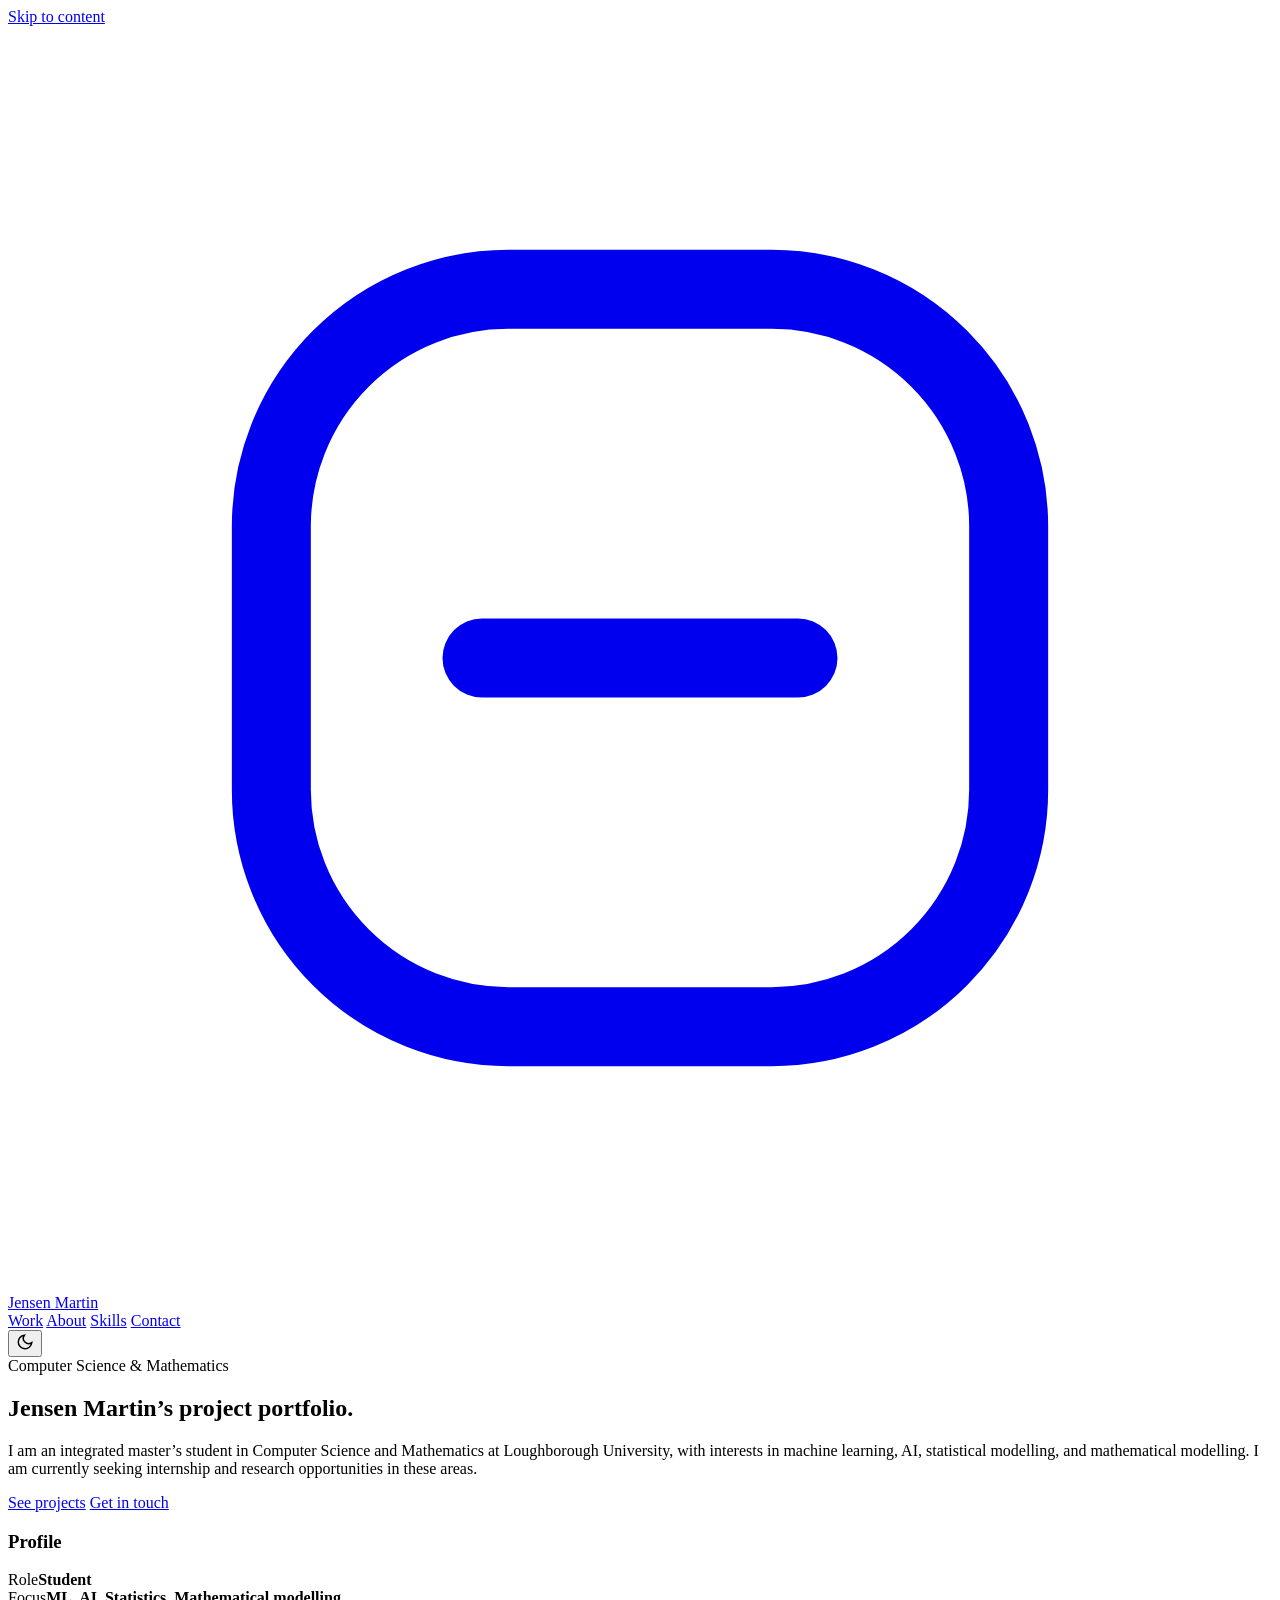
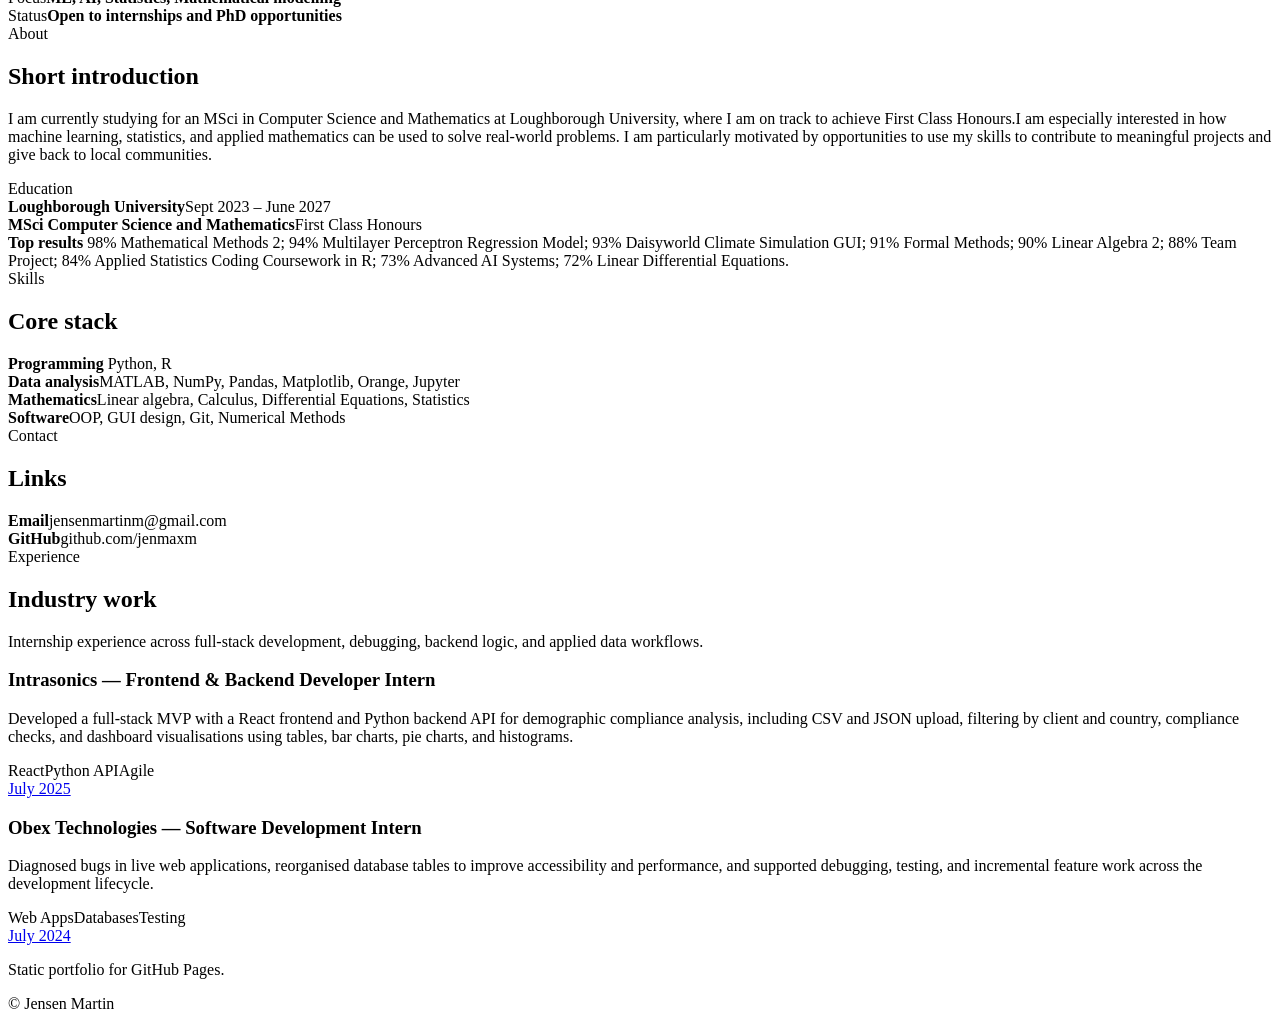
==== index.html @ eaf08a62 "Add files via upload" ====
<!DOCTYPE html>
<html lang="en">
<head>
  <meta charset="UTF-8" />
  <meta name="viewport" content="width=device-width, initial-scale=1.0" />
  <meta name="description" content="Jensen Martin — Computer Science and Mathematics student portfolio." />
  <title>Jensen Martin — Portfolio</title>
  <link rel="preconnect" href="https://api.fontshare.com" />
  <link href="https://api.fontshare.com/v2/css?f[]=general-sans@400,500,600,700&f[]=cabinet-grotesk@500,700,800&display=swap" rel="stylesheet" />
  <link rel="stylesheet" href="./css/style.css" />
</head>
<body>
  <a class="skip-link" href="#main">Skip to content</a>

  <header class="header">
    <div class="wrap header-inner">
      <a href="./index.html" class="brand" aria-label="Jensen Martin home">
        <svg class="brand-mark" viewBox="0 0 48 48" fill="none" aria-hidden="true">
          <rect x="10" y="10" width="28" height="28" rx="9" stroke="currentColor" stroke-width="3"></rect>
          <path d="M18 24h12" stroke="currentColor" stroke-width="3" stroke-linecap="round"></path>
        </svg>
        <span>Jensen Martin</span>
      </a>

      <div class="nav">
        <nav class="nav-links" aria-label="Primary navigation">
          <a href="./work.html">Work</a>
          <a href="#about">About</a>
          <a href="#skills">Skills</a>
          <a href="#contact">Contact</a>
        </nav>
        <button class="theme-toggle" type="button" data-theme-toggle aria-label="Switch theme">
          <svg width="18" height="18" viewBox="0 0 24 24" fill="none" stroke="currentColor" stroke-width="2">
            <path d="M21 12.79A9 9 0 1 1 11.21 3 7 7 0 0 0 21 12.79z"></path>
          </svg>
        </button>
      </div>
    </div>
  </header>

  <main id="main">
    <section class="hero" id="top">
      <div class="wrap hero-grid">
        <div>
          <div class="eyebrow">Computer Science & Mathematics</div>
          <h1>Jensen Martin’s project portfolio.</h1>
          <p class="lede">
            I am an integrated master’s student in Computer Science and Mathematics at Loughborough University, with interests in machine learning, AI, statistical modelling, and mathematical modelling. I am currently seeking internship and research opportunities in these areas.
          </p>
          <div class="hero-actions">
            <a class="btn btn-primary" href="./work.html">See projects</a>
            <a class="btn btn-secondary" href="#contact">Get in touch</a>
          </div>
        </div>

        <aside class="intro-card" aria-label="Summary card">
          <h3>Profile</h3>
          <div class="micro-list">
            <div class="micro-item"><span>Role</span><strong>Student</strong></div>
            <div class="micro-item"><span>Focus</span><strong>ML, AI, Statistics, Mathematical modelling</strong></div>
            <div class="micro-item"><span>Status</span><strong>Open to internships and PhD opportunities</strong></div>
          </div>
        </aside>
      </div>
    </section>

    <section class="section" id="about">
      <div class="wrap split">
        <article class="card">
          <div class="section-label">About</div>
          <h2>Short introduction</h2>
          <p>
            I am currently studying for an MSci in Computer Science and Mathematics at Loughborough University, where I am on track to achieve First Class Honours.I am especially interested in how machine learning, statistics, and applied mathematics can be used to solve real-world problems. I am particularly motivated by opportunities to use my skills to contribute to meaningful projects and give back to local communities.
          </p>
        </article>

        <article class="card">
          <div class="section-label">Education</div>
          <div class="stack">
            <div class="line"><strong>Loughborough University</strong><span>Sept 2023 – June 2027</span></div>
            <div class="line"><strong>MSci Computer Science and Mathematics</strong><span>First Class Honours</span></div>
            <div class="line">
              <strong>Top results</strong>
              <span>
                98% Mathematical Methods 2; 94% Multilayer Perceptron Regression Model; 93% Daisyworld Climate Simulation GUI; 91% Formal Methods; 90% Linear Algebra 2; 88% Team Project; 84% Applied Statistics Coding Coursework in R; 73% Advanced AI Systems; 72% Linear Differential Equations.
              </span>
            </div>
          </div>
        </article>
      </div>
    </section>

    <section class="section" id="skills">
      <div class="wrap split">
        <article class="card">
          <div class="section-label">Skills</div>
          <h2>Core stack</h2>
          <div class="stack">
            <div class="line"><strong>Programming</strong><span> Python, R</span></div>
            <div class="line"><strong>Data analysis</strong><span>MATLAB, NumPy, Pandas, Matplotlib, Orange, Jupyter</span></div>
            <div class="line"><strong>Mathematics</strong><span>Linear algebra, Calculus, Differential Equations, Statistics</span></div>
            <div class="line"><strong>Software</strong><span>OOP, GUI design, Git, Numerical Methods</span></div>
          </div>
        </article>

        <article class="card" id="contact">
          <div class="section-label">Contact</div>
          <h2>Links</h2>
          <div class="stack">
            <div class="line"><strong>Email</strong><span>jensenmartinm@gmail.com</span></div>
            <div class="line"><strong>GitHub</strong><span>github.com/jenmaxm</span></div>
          </div>
        </article>
      </div>
    </section>

    <section class="section" id="experience">
      <div class="wrap">
        <div class="section-head">
          <div>
            <div class="section-label">Experience</div>
            <h2>Industry work</h2>
          </div>
          <p>Internship experience across full-stack development, debugging, backend logic, and applied data workflows.</p>
        </div>

        <div class="projects">
          <article class="card project">
            <div>
              <h3>Intrasonics — Frontend & Backend Developer Intern</h3>
              <p>
                Developed a full-stack MVP with a React frontend and Python backend API for demographic compliance analysis, including CSV and JSON upload, filtering by client and country, compliance checks, and dashboard visualisations using tables, bar charts, pie charts, and histograms.
              </p>
            </div>
            <div class="project-meta"><span class="pill">React</span><span class="pill">Python API</span><span class="pill">Agile</span></div>
            <a class="project-link" href="#">July 2025</a>
          </article>

          <article class="card project">
            <div>
              <h3>Obex Technologies — Software Development Intern</h3>
              <p>
                Diagnosed bugs in live web applications, reorganised database tables to improve accessibility and performance, and supported debugging, testing, and incremental feature work across the development lifecycle.
              </p>
            </div>
            <div class="project-meta"><span class="pill">Web Apps</span><span class="pill">Databases</span><span class="pill">Testing</span></div>
            <a class="project-link" href="#">July 2024</a>
          </article>
        </div>
      </div>
    </section>
  </main>

  <footer class="footer">
    <div class="wrap footer-inner">
      <p>Static portfolio for GitHub Pages.</p>
      <p>© <span id="year"></span> Jensen Martin</p>
    </div>
  </footer>

  <script src="./js/script.js" defer></script>
</body>
</html>
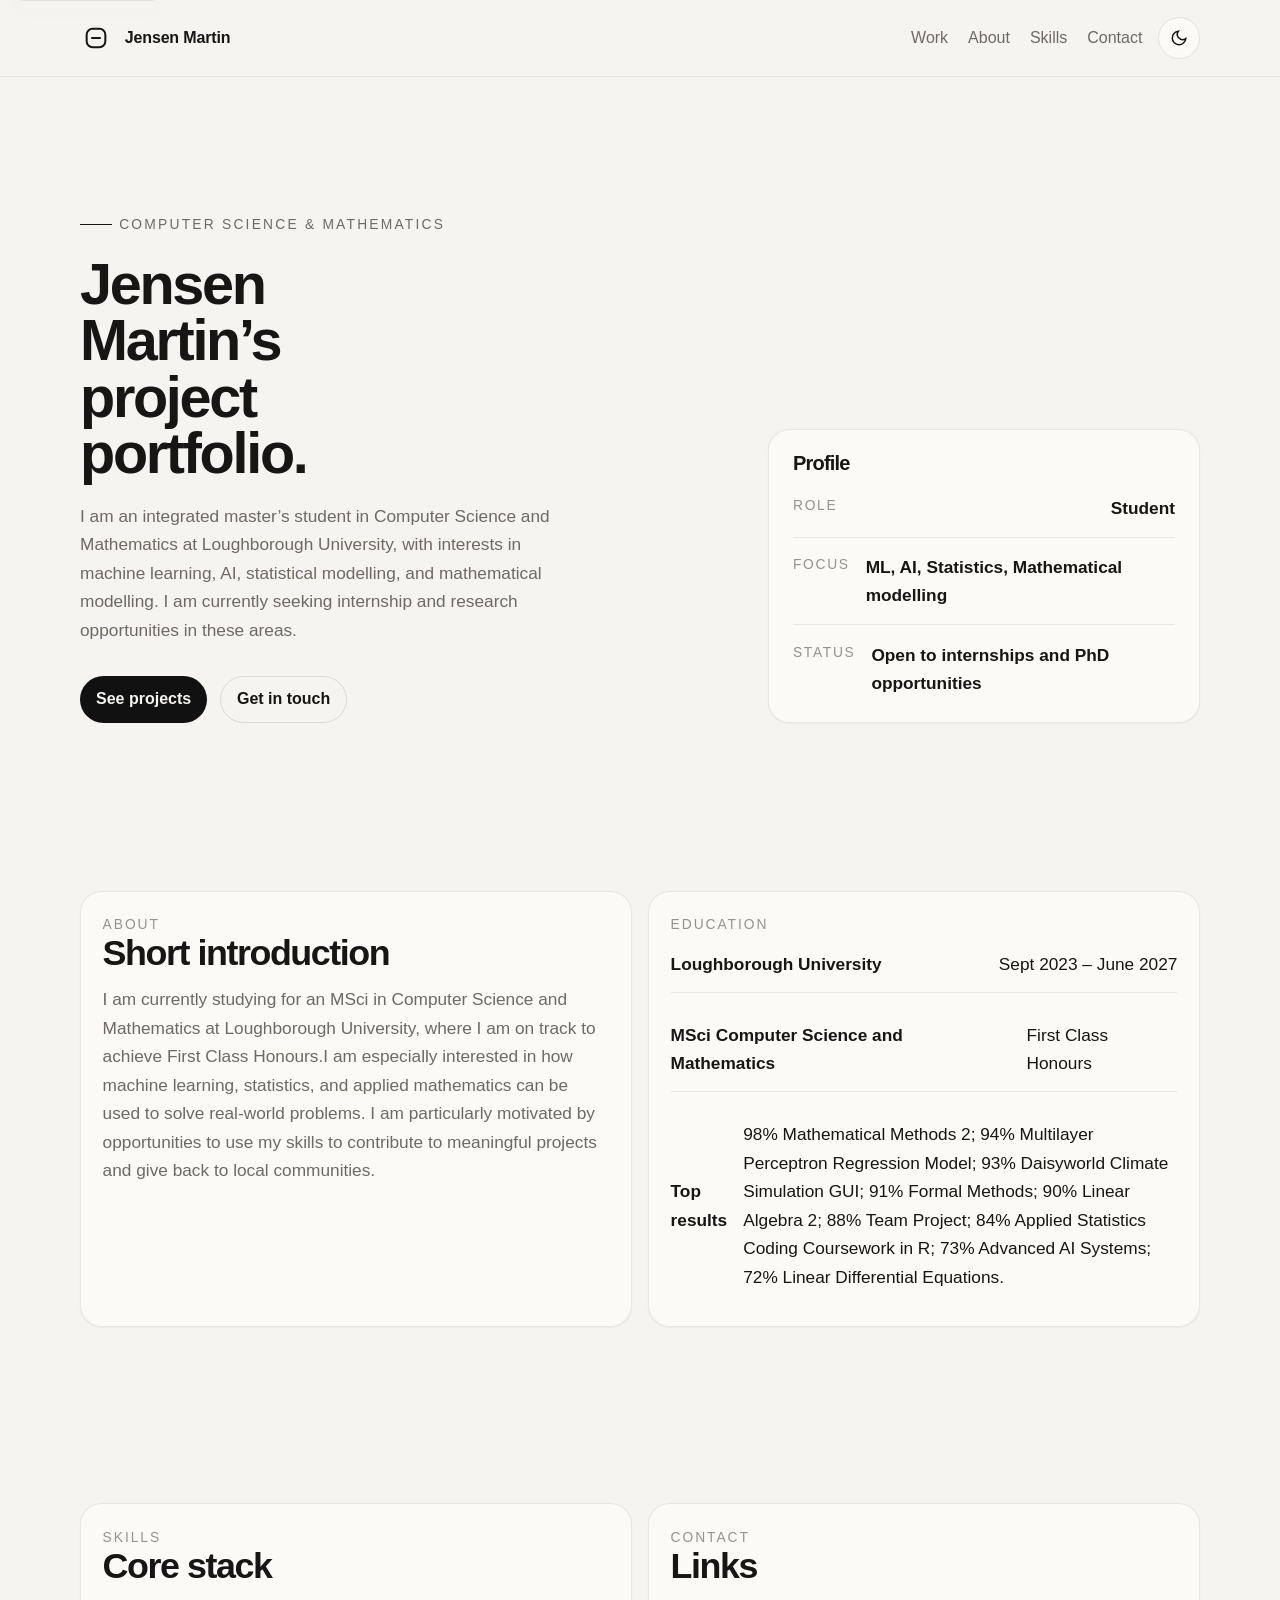
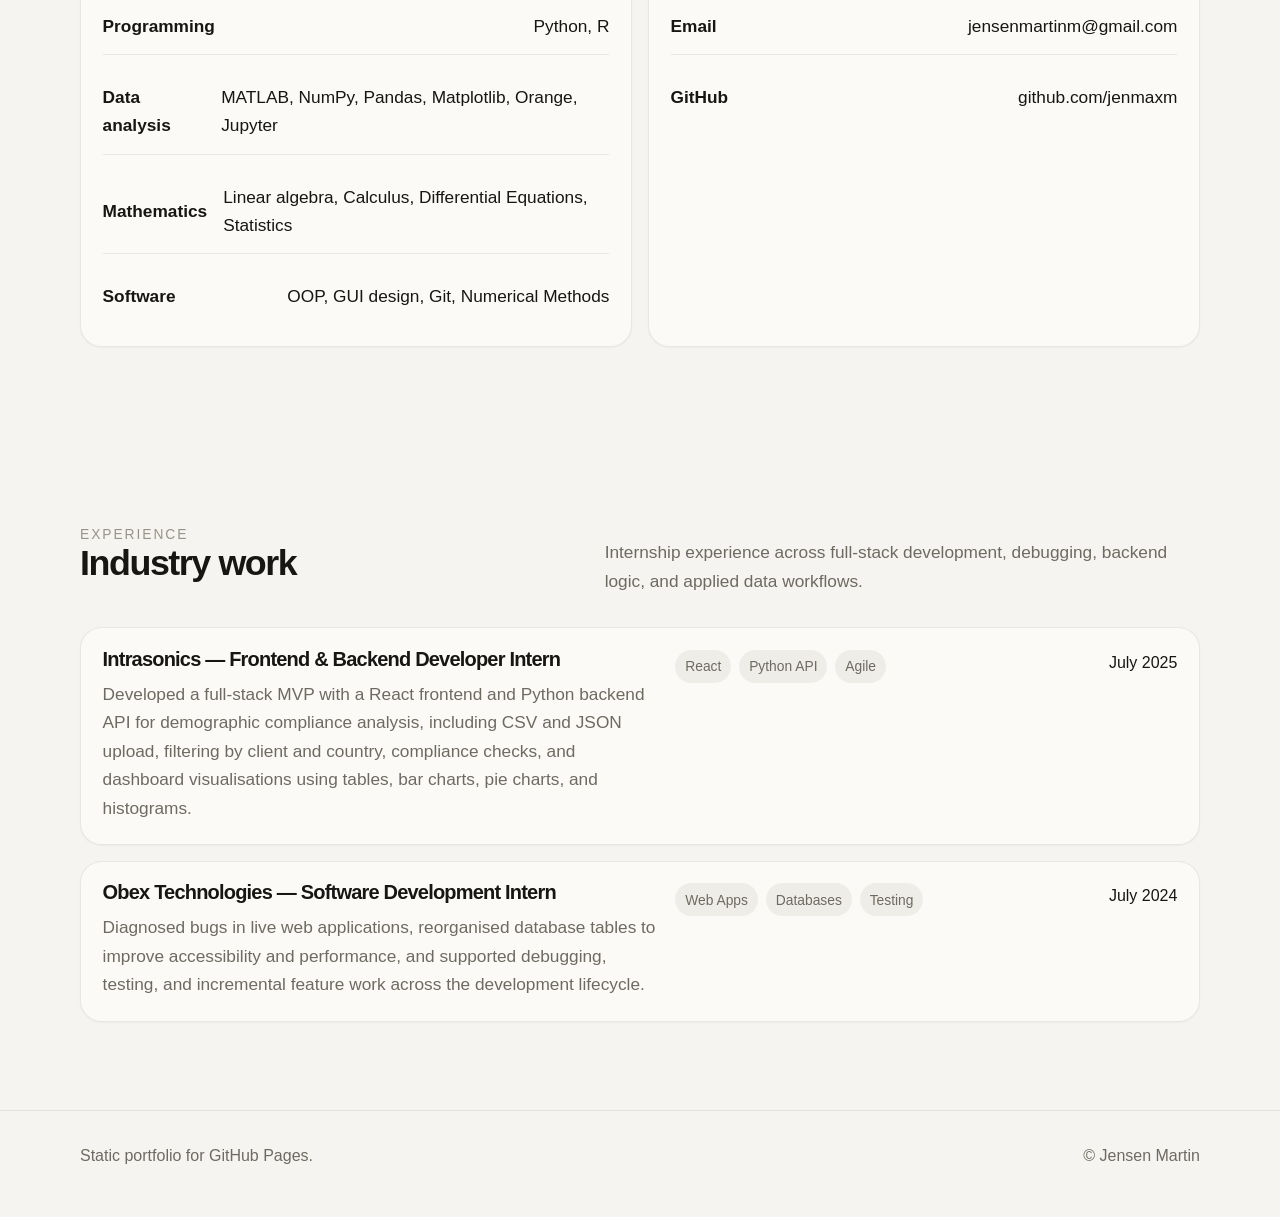
==== commit af0b9e35: "Update stylesheet and script paths in index.html" ====
--- a/index.html
+++ b/index.html
@@ -7,7 +7,7 @@
   <title>Jensen Martin — Portfolio</title>
   <link rel="preconnect" href="https://api.fontshare.com" />
   <link href="https://api.fontshare.com/v2/css?f[]=general-sans@400,500,600,700&f[]=cabinet-grotesk@500,700,800&display=swap" rel="stylesheet" />
-  <link rel="stylesheet" href="./css/style.css" />
+  <link rel="stylesheet" href="style.css" />
 </head>
 <body>
   <a class="skip-link" href="#main">Skip to content</a>
@@ -158,6 +158,6 @@
     </div>
   </footer>
 
-  <script src="./js/script.js" defer></script>
+  <script src="script.js" defer></script>
 </body>
-</html>+</html>
--- a/style.css
+++ b/style.css
@@ -0,0 +1,99 @@
+:root, [data-theme="light"] {
+  --text-xs: clamp(.75rem, .72rem + .18vw, .875rem);
+  --text-sm: clamp(.9rem, .84rem + .22vw, 1rem);
+  --text-base: clamp(1rem, .96rem + .22vw, 1.08rem);
+  --text-lg: clamp(1.14rem, 1rem + .55vw, 1.4rem);
+  --text-xl: clamp(1.6rem, 1.2rem + 1.3vw, 2.3rem);
+  --text-2xl: clamp(2.4rem, 1.2rem + 3vw, 4.6rem);
+  --space-2: .5rem; --space-3: .75rem; --space-4: 1rem; --space-5: 1.25rem; --space-6: 1.5rem; --space-8: 2rem; --space-10: 2.5rem; --space-12: 3rem; --space-16: 4rem; --space-20: 5rem;
+  --bg: #f5f4f0; --surface: #fbfaf7; --surface-2: #efede7; --border: #d8d4cb;
+  --text: #171614; --muted: #6f6a61; --faint: #989388; --inverse: #f8f7f3;
+  --accent: #111111; --accent-soft: #e7e3db;
+  --radius-sm: .55rem; --radius-md: .9rem; --radius-lg: 1.35rem; --radius-full: 9999px;
+  --shadow-sm: 0 1px 2px rgba(0,0,0,.04); --shadow-md: 0 10px 30px rgba(0,0,0,.05);
+  --font-body: 'General Sans', Inter, sans-serif; --font-display: 'Cabinet Grotesk', 'General Sans', sans-serif;
+}
+
+[data-theme="dark"] {
+  --bg: #121212; --surface: #171717; --surface-2: #202020; --border: #2c2c2c;
+  --text: #f1efe9; --muted: #ada79c; --faint: #7f7a70; --inverse: #121212;
+  --accent: #f1efe9; --accent-soft: #232323;
+  --shadow-sm: 0 1px 2px rgba(0,0,0,.25); --shadow-md: 0 18px 40px rgba(0,0,0,.28);
+}
+
+* ,*::before,*::after { box-sizing: border-box; margin: 0; padding: 0; }
+html { scroll-behavior: smooth; }
+body { min-height: 100dvh; background: var(--bg); color: var(--text); font-family: var(--font-body); font-size: var(--text-base); line-height: 1.65; -webkit-font-smoothing: antialiased; }
+a { color: inherit; text-decoration: none; }
+button { font: inherit; color: inherit; background: none; border: 0; cursor: pointer; }
+img, svg { display: block; max-width: 100%; }
+:focus-visible { outline: 2px solid var(--text); outline-offset: 3px; border-radius: .35rem; }
+
+.skip-link { position: absolute; left: 1rem; top: -3rem; background: var(--text); color: var(--bg); padding: .65rem .9rem; border-radius: .5rem; }
+.skip-link:focus { top: 1rem; }
+.wrap { width: min(1120px, calc(100% - 2rem)); margin: 0 auto; }
+.header { position: sticky; top: 0; z-index: 30; backdrop-filter: blur(12px); background: color-mix(in srgb, var(--bg) 86%, transparent); border-bottom: 1px solid color-mix(in srgb, var(--text) 8%, transparent); }
+.header-inner { min-height: 4.75rem; display: flex; align-items: center; justify-content: space-between; gap: 1rem; }
+.brand { display: inline-flex; align-items: center; gap: .8rem; font-size: var(--text-sm); font-weight: 600; letter-spacing: -.01em; }
+.brand-mark { width: 2rem; height: 2rem; }
+.nav { display: flex; align-items: center; gap: 1rem; }
+.nav-links { display: flex; gap: 1.25rem; color: var(--muted); font-size: var(--text-sm); }
+.nav-links a { position: relative; }
+.nav-links a::after { content: ''; position: absolute; left: 0; bottom: -.2rem; width: 100%; height: 1px; background: var(--text); transform: scaleX(0); transform-origin: left; transition: transform .22s ease; }
+.nav-links a:hover::after { transform: scaleX(1); }
+.theme-toggle { width: 2.6rem; height: 2.6rem; border-radius: var(--radius-full); border: 1px solid color-mix(in srgb, var(--text) 10%, transparent); background: var(--surface); display: grid; place-items: center; }
+.hero { padding: clamp(4rem, 10vw, 8rem) 0 clamp(3rem, 7vw, 5rem); }
+.hero-grid { display: grid; gap: var(--space-10); grid-template-columns: 1.35fr .9fr; align-items: end; }
+.eyebrow { display: inline-flex; align-items: center; gap: .45rem; margin-bottom: var(--space-5); font-size: var(--text-xs); text-transform: uppercase; letter-spacing: .16em; color: var(--muted); }
+.eyebrow::before { content: ''; width: 2rem; height: 1px; background: var(--text); }
+h1,h2,h3 { font-family: var(--font-display); letter-spacing: -.04em; line-height: .98; }
+h1 { font-size: var(--text-2xl); max-width: 8ch; }
+h2 { font-size: var(--text-xl); margin-bottom: .9rem; }
+h3 { font-size: 1.25rem; margin-bottom: .65rem; }
+p { max-width: 62ch; color: var(--muted); }
+.lede { max-width: 50ch; margin-top: var(--space-5); }
+.hero-actions { display: flex; gap: .8rem; flex-wrap: wrap; margin-top: var(--space-8); }
+.btn { min-height: 2.9rem; padding: 0 1rem; border-radius: var(--radius-full); display: inline-flex; align-items: center; justify-content: center; font-size: var(--text-sm); font-weight: 600; }
+.btn-primary { background: var(--accent); color: var(--bg); }
+.btn-secondary { background: transparent; border: 1px solid color-mix(in srgb, var(--text) 12%, transparent); }
+.intro-card, .card { background: var(--surface); border: 1px solid color-mix(in srgb, var(--text) 8%, transparent); border-radius: var(--radius-lg); box-shadow: var(--shadow-sm); }
+.intro-card { padding: var(--space-6); }
+.micro-list { display: grid; gap: .95rem; margin-top: var(--space-5); }
+.micro-item { display: flex; justify-content: space-between; gap: 1rem; padding-bottom: .9rem; border-bottom: 1px solid color-mix(in srgb, var(--text) 8%, transparent); }
+.micro-item:last-child { border-bottom: 0; padding-bottom: 0; }
+.micro-item span:first-child { color: var(--faint); text-transform: uppercase; letter-spacing: .12em; font-size: var(--text-xs); }
+.section { padding: clamp(3.5rem, 8vw, 5.5rem) 0; }
+.section-head { display: grid; grid-template-columns: 1fr auto; gap: 1rem; align-items: end; margin-bottom: var(--space-8); }
+.section-label { font-size: var(--text-xs); text-transform: uppercase; letter-spacing: .14em; color: var(--faint); }
+.projects { display: grid; gap: 1rem; }
+.project { padding: 1.35rem; display: grid; grid-template-columns: 1.2fr .9fr auto; gap: 1rem; align-items: start; }
+.project-meta { display: flex; flex-wrap: wrap; gap: .5rem; }
+.pill { padding: .32rem .62rem; border-radius: var(--radius-full); background: var(--surface-2); color: var(--muted); font-size: var(--text-xs); }
+.project-link { justify-self: end; color: var(--text); font-size: var(--text-sm); }
+.split { display: grid; grid-template-columns: 1fr 1fr; gap: 1rem; }
+.card { padding: 1.35rem; }
+.stack { display: grid; gap: .9rem; }
+.line { display: flex; align-items: center; justify-content: space-between; gap: 1rem; padding: .85rem 0; border-bottom: 1px solid color-mix(in srgb, var(--text) 8%, transparent); }
+.line:last-child { border-bottom: 0; }
+.line strong { font-weight: 600; }
+.footer { padding: 2rem 0 3rem; border-top: 1px solid color-mix(in srgb, var(--text) 8%, transparent); }
+.footer-inner { display: flex; justify-content: space-between; gap: 1rem; flex-wrap: wrap; color: var(--muted); font-size: var(--text-sm); }
+
+@media (max-width: 920px) {
+  .hero-grid, .split, .project { grid-template-columns: 1fr; }
+  .project-link { justify-self: start; }
+}
+
+@media (max-width: 680px) {
+  .header-inner { flex-wrap: wrap; padding: .85rem 0; }
+  .nav { width: 100%; justify-content: space-between; }
+  .nav-links { overflow-x: auto; white-space: nowrap; }
+  .hero-actions { flex-direction: column; }
+  .btn, .theme-toggle { width: 100%; }
+  .section-head { grid-template-columns: 1fr; }
+}
+
+@media (prefers-reduced-motion: reduce) {
+  html { scroll-behavior: auto; }
+  * ,*::before,*::after { transition-duration: .01ms !important; animation-duration: .01ms !important; }
+}
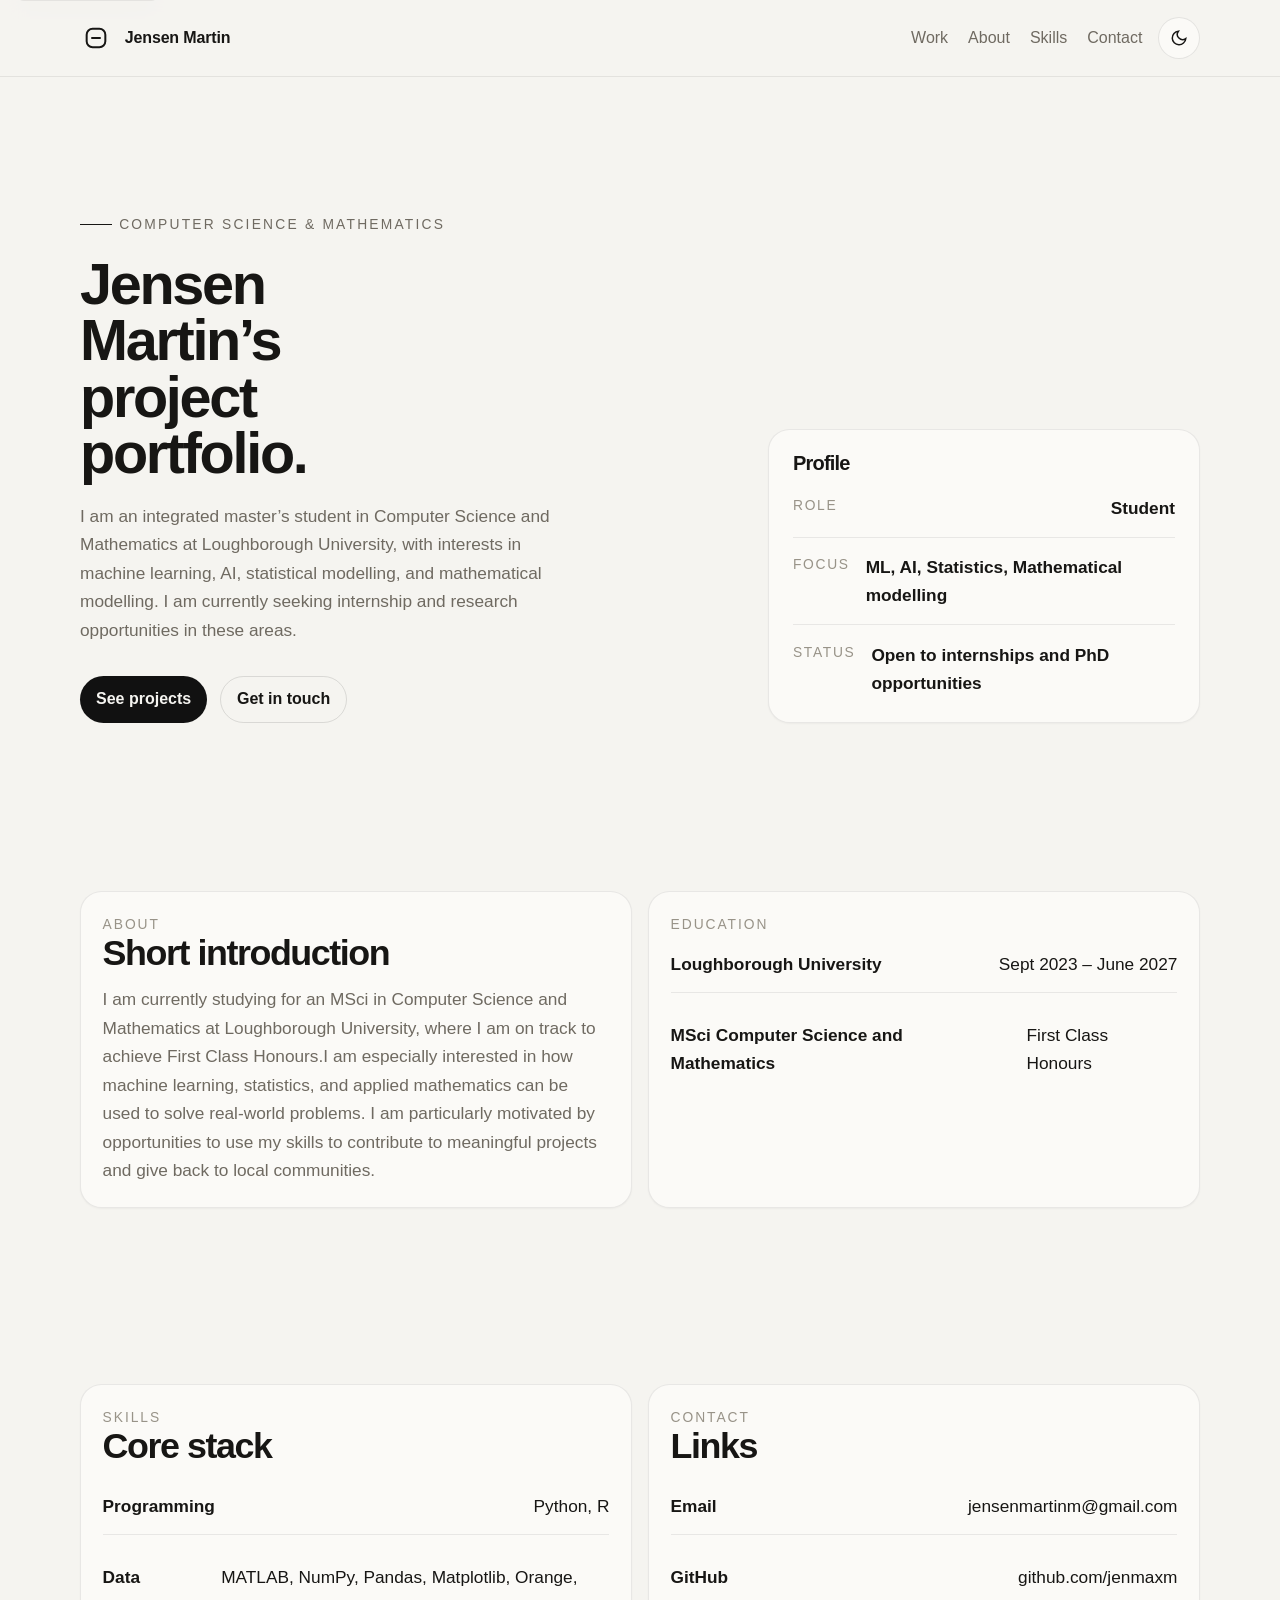
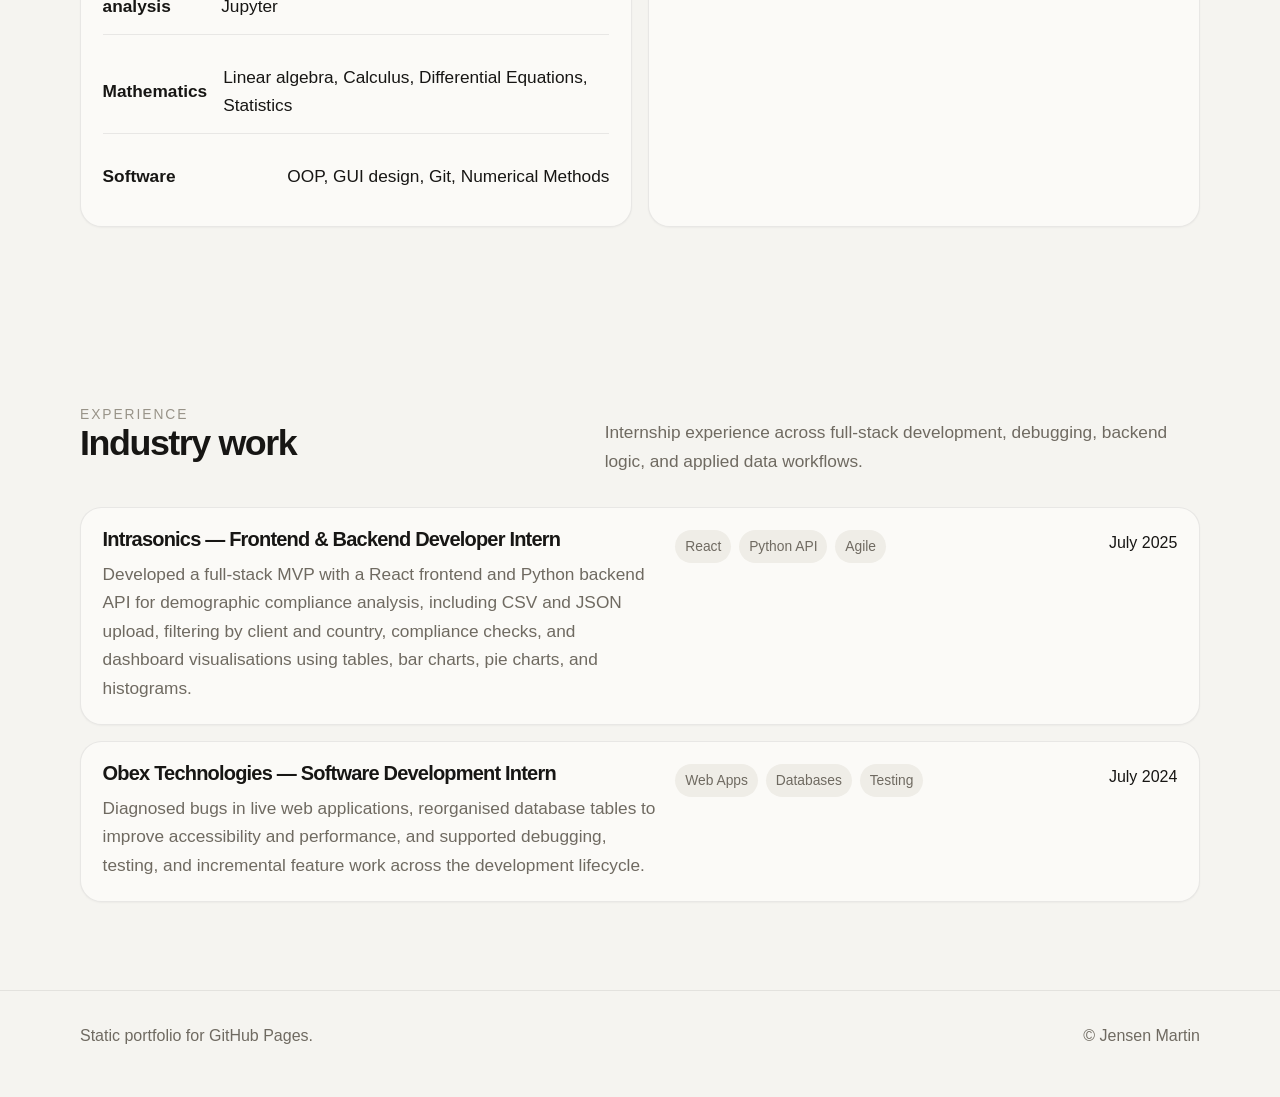
==== commit bba0f8d7: "Remove detailed results from education section Removed top results from education section." ====
--- a/index.html
+++ b/index.html
@@ -79,12 +79,6 @@
           <div class="stack">
             <div class="line"><strong>Loughborough University</strong><span>Sept 2023 – June 2027</span></div>
             <div class="line"><strong>MSci Computer Science and Mathematics</strong><span>First Class Honours</span></div>
-            <div class="line">
-              <strong>Top results</strong>
-              <span>
-                98% Mathematical Methods 2; 94% Multilayer Perceptron Regression Model; 93% Daisyworld Climate Simulation GUI; 91% Formal Methods; 90% Linear Algebra 2; 88% Team Project; 84% Applied Statistics Coding Coursework in R; 73% Advanced AI Systems; 72% Linear Differential Equations.
-              </span>
-            </div>
           </div>
         </article>
       </div>
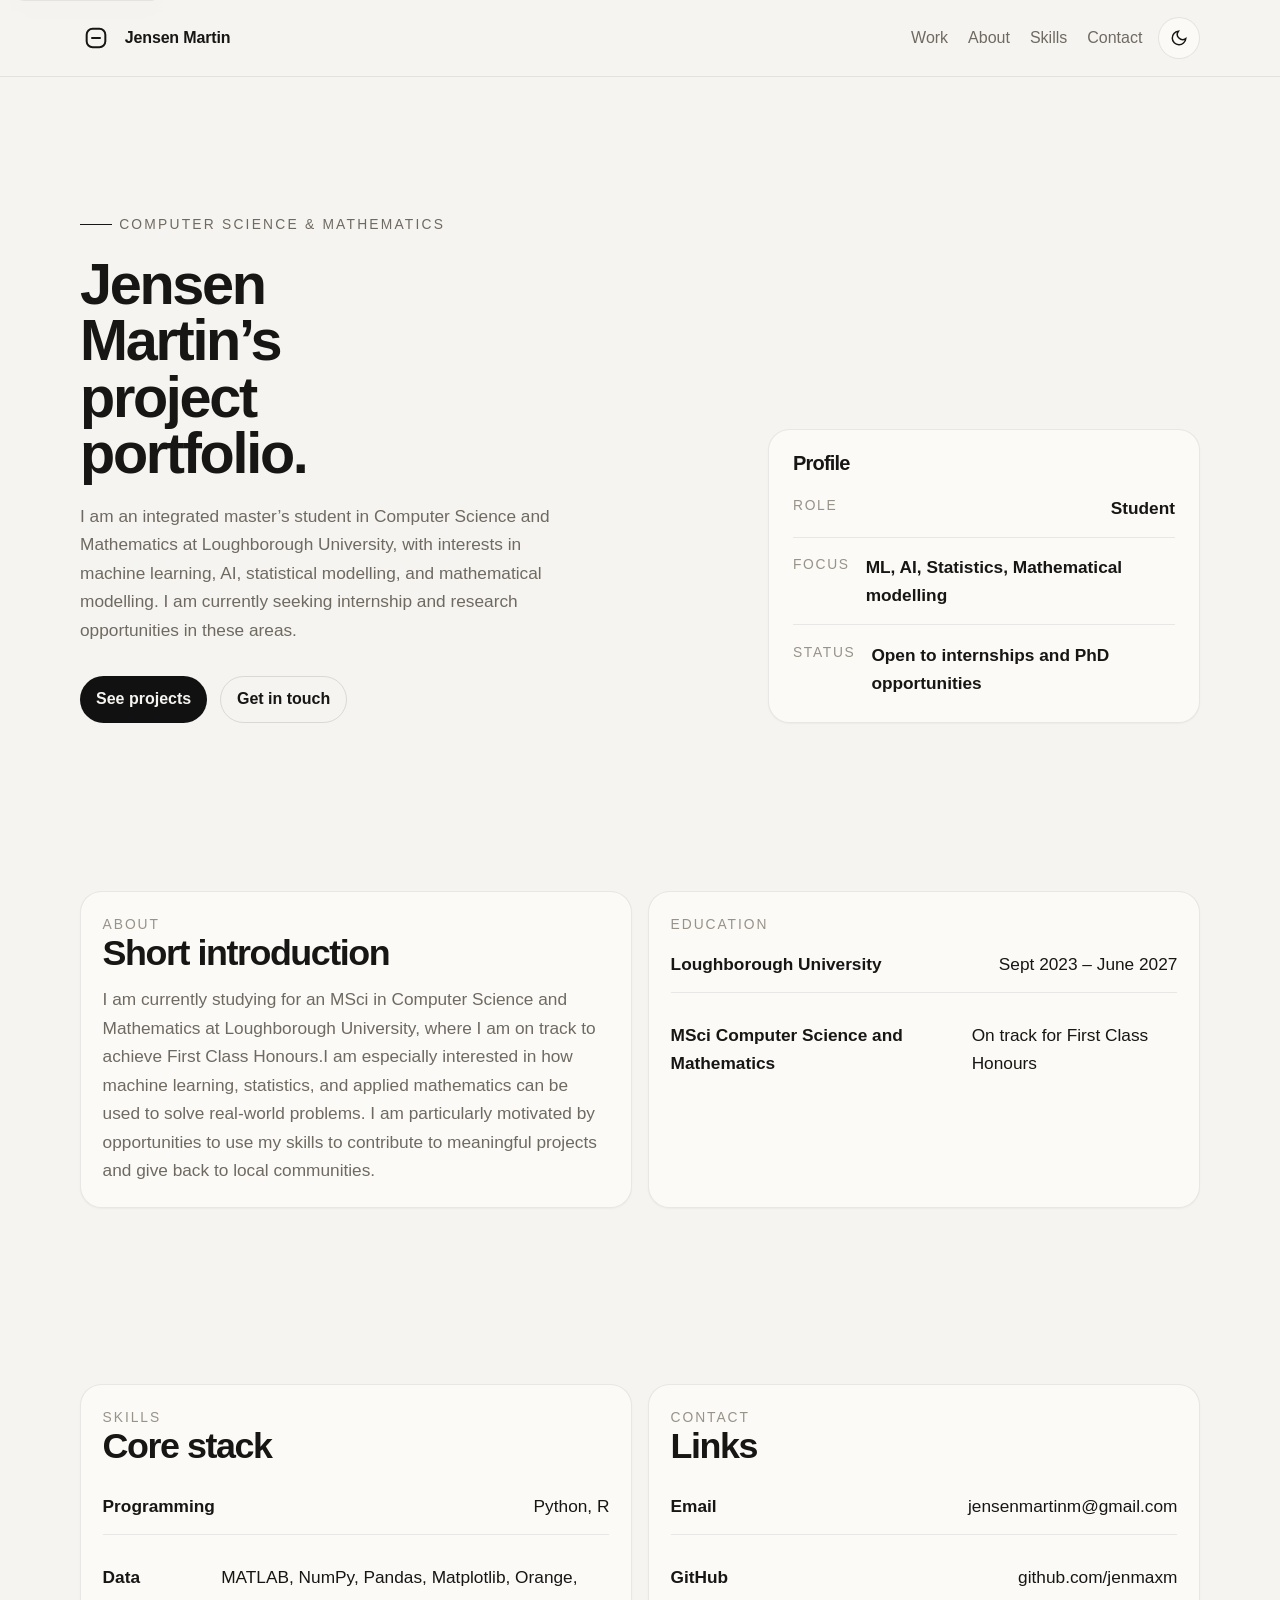
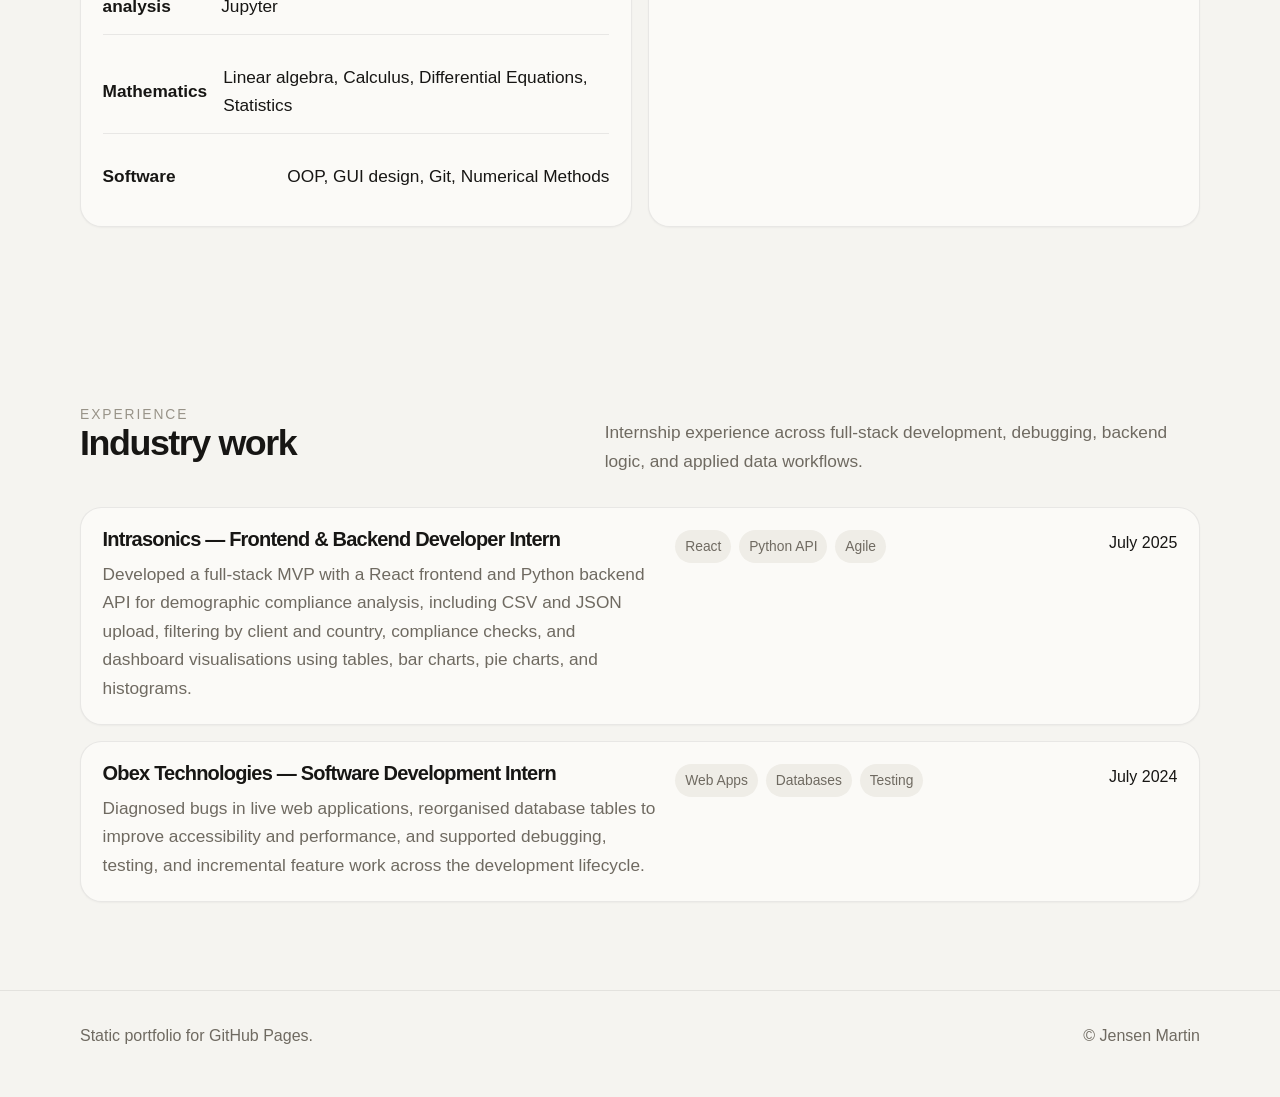
==== commit 018fe69c: "Update education status to 'On track for First Class Honours'" ====
--- a/index.html
+++ b/index.html
@@ -78,7 +78,7 @@
           <div class="section-label">Education</div>
           <div class="stack">
             <div class="line"><strong>Loughborough University</strong><span>Sept 2023 – June 2027</span></div>
-            <div class="line"><strong>MSci Computer Science and Mathematics</strong><span>First Class Honours</span></div>
+            <div class="line"><strong>MSci Computer Science and Mathematics</strong><span>On track for First Class Honours</span></div>
           </div>
         </article>
       </div>
